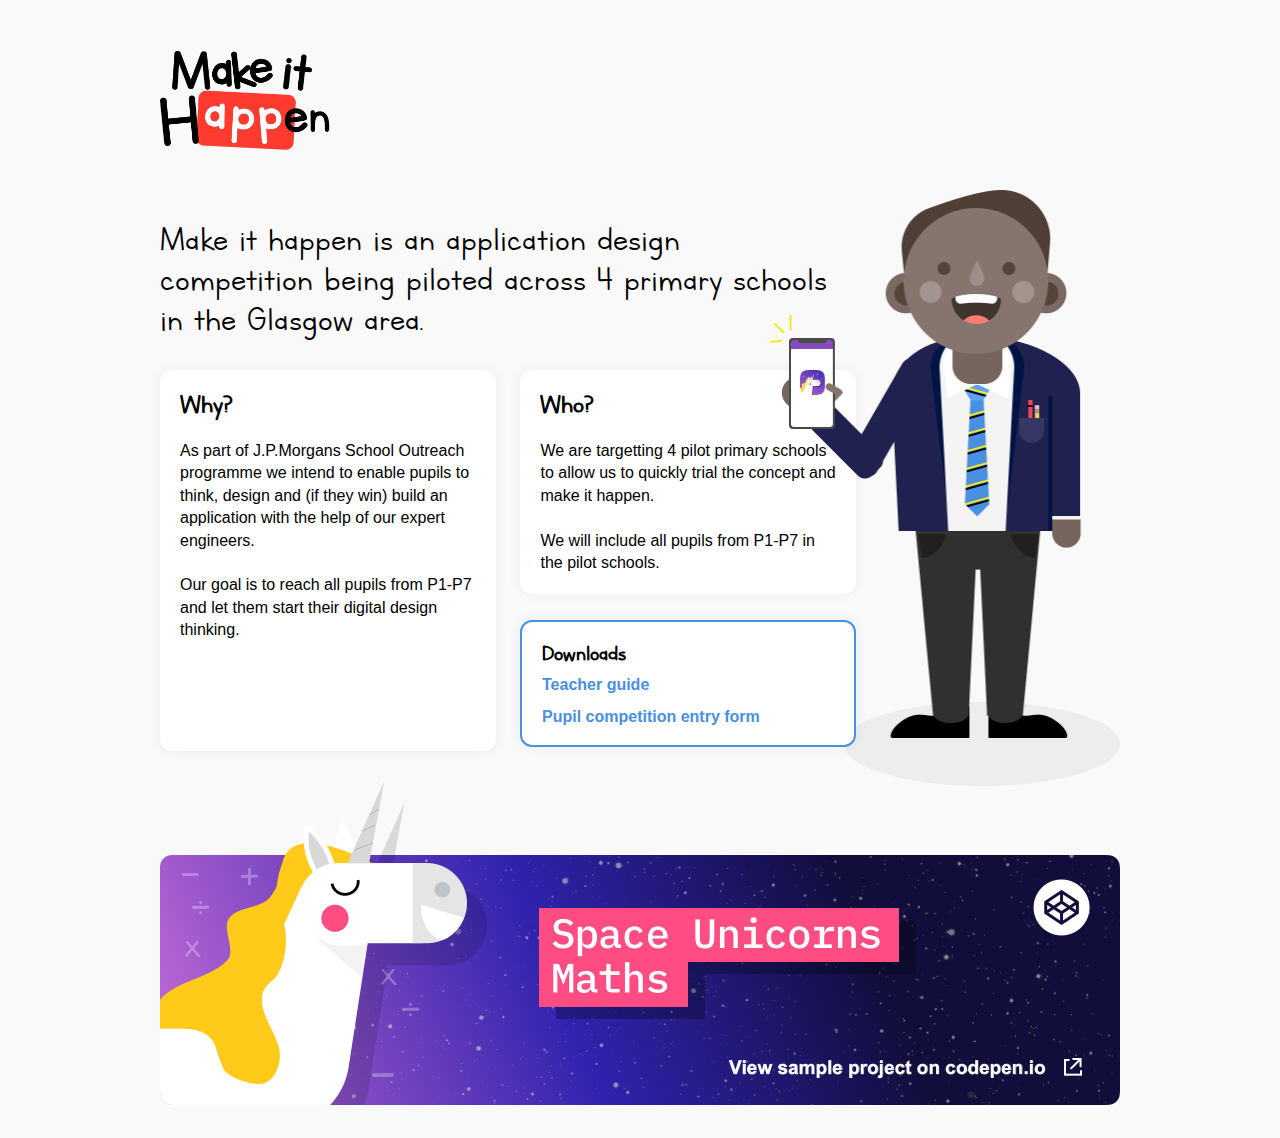
==== website/index.html @ 68ce2d43 "basic website" ====
<!DOCTYPE html>
<html>
<head>
<meta charset="UTF-8">
<meta http-equiv="content-language" content="en" />
<title>Make it happen</title>
<link rel="stylesheet" type="text/css" href="css/main.css">

</head>

<body class="details_page">
	<div class="lightbox" id="lightbox-1"><img src="images/reindeer_rainbows_orig.jpg" /><a class="lightbox__close" href="#">X</a></div>


<header>
	<div class="wrapper">
		<div class="logo"></div>
	</div>
</header>	
<section>
	<div class="wrapper">
		<section class="comp_info">
			<h2>Make it happen is an application design competition being piloted across 4 primary schools in the Glasgow area.</h2>
			<div class="comp_blocks why">
				<h3>Why?</h3>
				<p>
					As part of J.P.Morgans School Outreach programme we intend to enable pupils to think, design and (if they win) build an application with the help of our expert engineers.<br/><br/>Our goal is to reach all pupils from P1-P7 and let them start their digital design thinking.<br/><br/><br/><br/><br/>
				</p>
			</div>
			<div class="comp_blocks who">
				<h3>Who?</h3>
				<p>
					We are targetting 4 pilot primary schools to allow us to quickly trial the concept and make it happen.<br/><br/>We will include all pupils from P1-P7 in the pilot schools.
				</p>
			</div>
			<div class="kid_1"></div>
			<div class="comp_blocks comp_downloads">
				<h3>Downloads</h3>
				<a href="">Teacher guide</a><br/><br/>
				<a href="">Pupil competition entry form</a>
			</div>
			<div class="sample_project">
				<a href="#" target="_blank"><img src="images/sums.png" width="960" /></a>
			</div>
		</section>
	</div>
</section>
</body>

</html>
---- website/css/main.css ----
html, body, div, span, applet, object, iframe,
h1, h2, h3, h4, h5, h6, p, blockquote, pre,
a, abbr, acronym, address, big, cite, code,
del, dfn, em, img, ins, kbd, q, s, samp,
small, strike, strong, sub, sup, tt, var,
b, u, i, center,
dl, dt, dd, ol, ul, li,
fieldset, form, label, legend,
table, caption, tbody, tfoot, thead, tr, th, td,
article, aside, canvas, details, embed, 
figure, figcaption, footer, header, hgroup, 
menu, nav, output, section, summary,
time, mark, audio, video {
	margin: 0;
	padding: 0;
	border: 0;
	font-size: 100%;
	font: inherit;
	vertical-align: baseline;
}
/* display-role reset for older browsers */
article, aside, details, figcaption, figure, 
footer, header, hgroup, menu, nav, section {
	display: block;
}
body {
	line-height: 1;
}
ol, ul {
	list-style: none;
}
blockquote, q {
	quotes: none;
}
blockquote:before, blockquote:after,
q:before, q:after {
	content: '';
	content: none;
}
table {
	border-collapse: collapse;
}
a {text-decoration: none;}
a:hover {text-decoration: underline;
}

/******** MAKE IT HAPPEN ********/
body {font-family:Aria, sans-serif;}
body.details_page {background: #f9f9f9;}
p {line-height: 1.4em;}
h2, h3 {font-family: 'letters', Arial, sans-serif;}
h2 {
	font-size: 40px;
}
h3 {
	font-size:50px;
	line-height: 1em;
}
a {color: #D3251C;}

@font-face {
    font-family: 'letters';
    src: url('../fonts/letters_for_learners-webfont.woff2') format('woff2'),
         url('../fonts/letters_for_learners-webfont.woff') format('woff');
    font-weight: normal;
    font-style: normal;

}

header {
	padding: 50px 0 40px 0;
}

.wrapper {
	width: 960px;
	margin: 0 auto;
}
.wrapper section {float: left;}


.back {
	font-family: 'letters', Arial, sans-serif; 
	font-size: 30px; 
	font-weight: bold;
	background: #FF4940 url("../images/back_arrow.png") no-repeat 10px 17px ;
	padding: 10px 10px 10px 45px;
	margin-left: 20px;
	border-radius: 13px;
	color: #fff;
	display: inline-block;
}
.back:hover {
	background-color: #D3251C;
	text-decoration: none;
}
.phone_wrapper {
	width: 353px;
	height: 678px;
	background: transparent url("../images/iphone.png") no-repeat right top;
	background-size: 353px 678px;
}
.demo_app {
	background: black;
	width: 294px;
	height: 508px;
	margin: 72px 0 0 30px;
	color: #fff;
	text-align: center;
	line-height: 508px; 
}

.wrapper section.details_wrapper {
	float: right;
	width: 550px;
}
.app_icon {
	margin: 20px 0;
}
.description {
	padding: 20px 0;
}

.details { padding: 10px 0; font-weight:bold;}
.details span {
	display: block; 
	clear: both; 
	font-weight: normal; 
	font-family: 'letters', Arial, sans-serif;
	font-size: 24px;
}
/* 
.gallery {
	background: #FF4940 url("../images/camera.png") no-repeat 5px 5px;
	color: #fff;
	padding: 15px 10px 14px 60px;
	border-radius: 13px;
	margin-top:20px;
	float: left;
}
.gallery:hover {
	background-color: #D3251C;
	text-decoration: none;
}
*/

* {
  -webkit-box-sizing: border-box;
  -moz-box-sizing: border-box;
  box-sizing: border-box;
}
.lightbox img {width: 100%;}
.lightbox {
  background:#fff;
  border:10px solid #000;
  opacity: 0;
  visibility: hidden;
  width: 80%;
  position: absolute;
  top: 2rem;
  left: 50%;
  margin-left: -40%;
  transition: all 0.8s ease;
}
.lightbox__close {
  background: #000;
  color: #fff;
  display: block;
  font-weight: bold;
  height: 3rem;
  line-height: 3rem;
  text-align: center;
  text-decoration: none;
  width: 3rem;
  border-radius: 100%;
  position: absolute;
  top: -1.5rem;
  right: -1.5rem;
}
.lightbox:target {
  opacity: 1;
  visibility: visible;
}



/**************** HOME ********************/
.logo {
	width: 170px;
	height: 100px;
	background: transparent url("../images/logo.png") no-repeat left top;
	background-size: 100% 100%;
}
.comp_info {
	position: relative;
}
.comp_info h2 {
	width: 70%;
	padding: 30px 0;
}
.comp_blocks {
	background: #FFFFFF;
	box-shadow: 0 0 14px 0 rgba(0,0,0,0.05);
	border-radius: 12px;
	padding: 20px;
	width: 35%;
	margin-right: 20px;
	display: inline-block;
	vertical-align: top;
}
.comp_blocks h3 {
	font-weight: bold;
	font-size: 30px;
	padding-bottom: 20px;
}
.kid_1 {
	width: 350px;
	height: 596px;
	background: transparent url("../images/kid_1.png") no-repeat left top;
	background-size: 100% 100%;
	position: absolute;
	top: 0;
	right: 0;
}

.comp_downloads {border: 2px solid #4A90E2; position: absolute; top: 430px; right: 244px;}
.comp_downloads a {color: #4A90E2; font-weight: bold; }
.comp_downloads h3 {font-size: 25px; padding-bottom:10px;}

.sample_project {margin: 30px 0;}

/**************** GAME PAGE *****************/
.game_page {
	background: black;
	color: #fff;
	text-align: center;
}
.game_page section {padding:25% 0;}
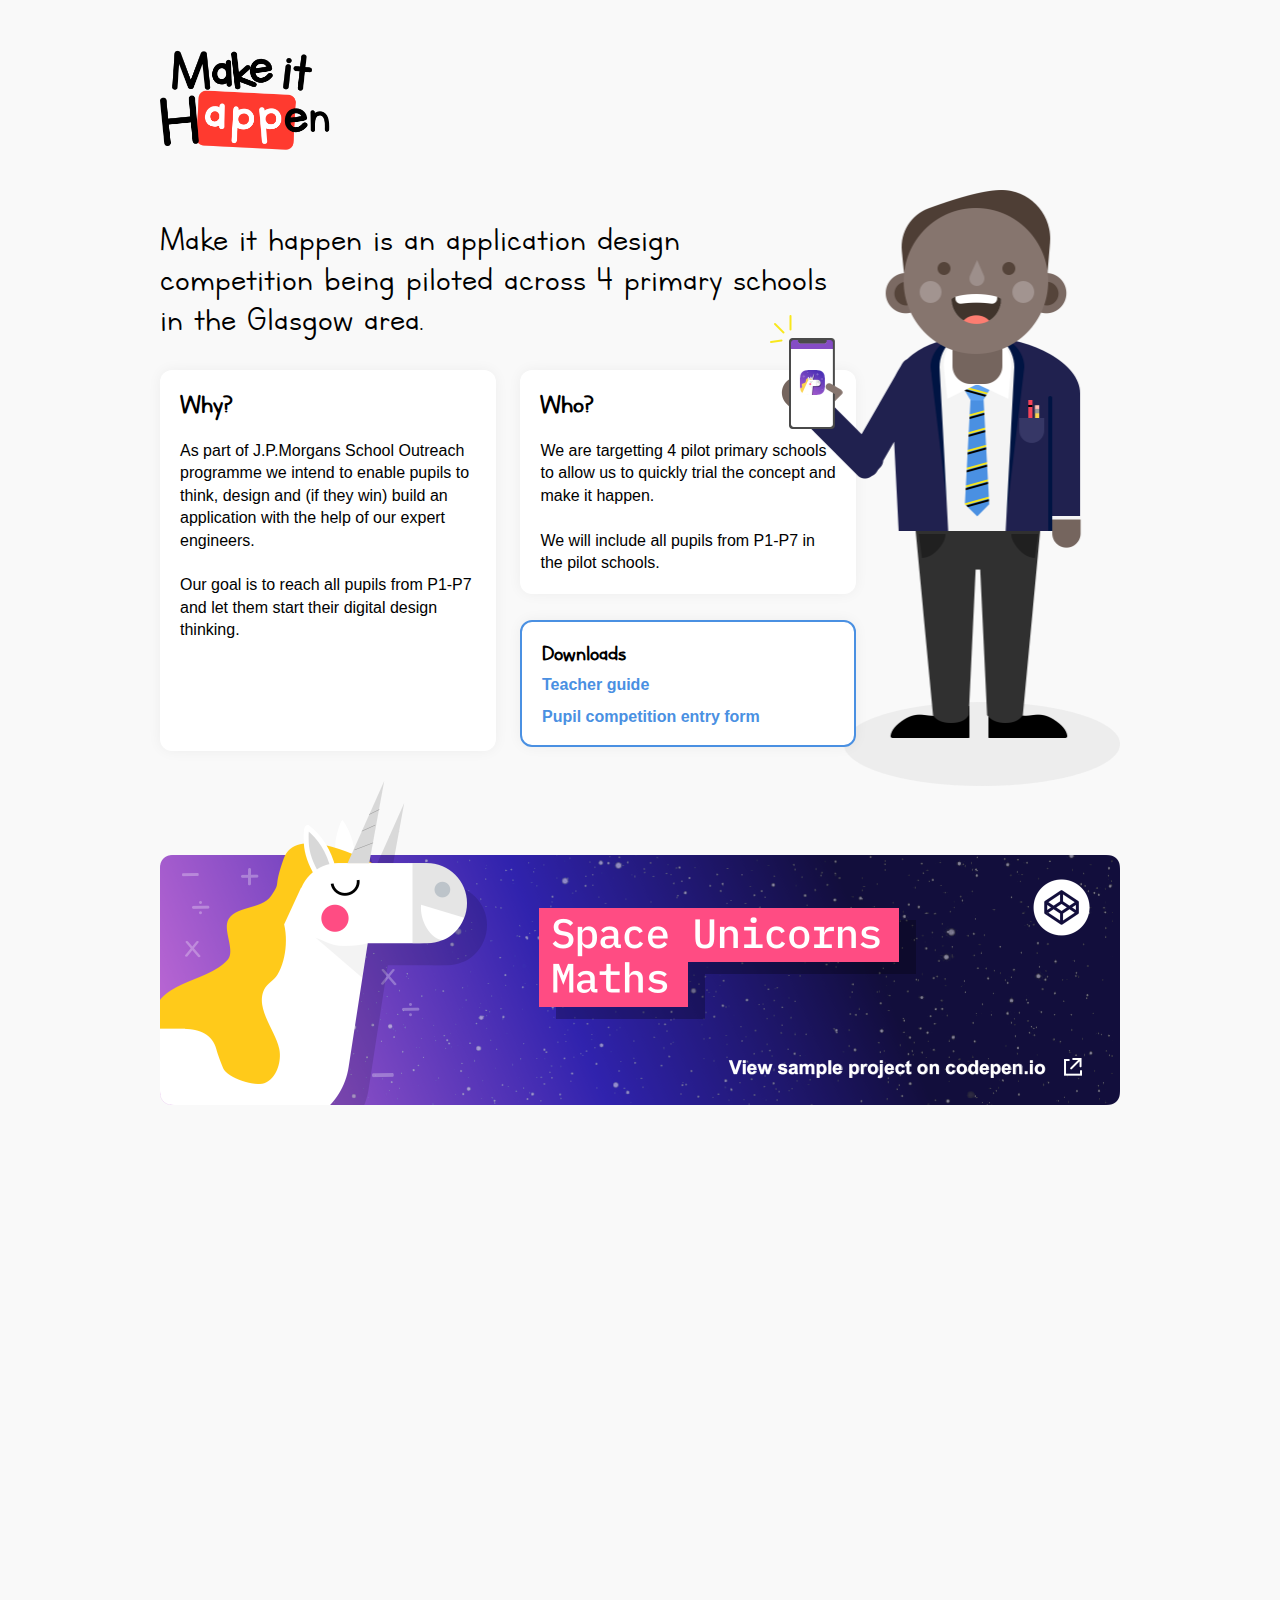
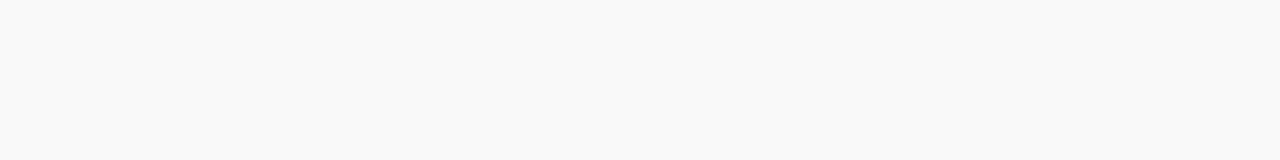
==== commit 31dcb158: "fix links and remove large files" ====
--- a/website/index.html
+++ b/website/index.html
@@ -9,7 +9,7 @@
 </head>
 
 <body class="details_page">
-	<div class="lightbox" id="lightbox-1"><img src="images/reindeer_rainbows_orig.jpg" /><a class="lightbox__close" href="#">X</a></div>
+	<div class="lightbox" id="lightbox-1"><img src="images/kid_1.png" /><a class="lightbox__close" href="#">X</a></div>
 
 
 <header>
@@ -36,11 +36,11 @@
 			<div class="kid_1"></div>
 			<div class="comp_blocks comp_downloads">
 				<h3>Downloads</h3>
-				<a href="">Teacher guide</a><br/><br/>
-				<a href="">Pupil competition entry form</a>
+				<a href="https://github.com/jpmorganchase/makeithappen/raw/master/teacher_guide.pdf" target="_blank">Teacher guide</a><br/><br/>
+				<a href="https://github.com/jpmorganchase/makeithappen/raw/master/pupil_competition_entry.pdf" target="_blank">Pupil competition entry form</a>
 			</div>
 			<div class="sample_project">
-				<a href="#" target="_blank"><img src="images/sums.png" width="960" /></a>
+				<a href="https://codepen.io/torranca/full/zjpMRG/" target="_blank"><img src="images/sums.png" width="960" /></a>
 			</div>
 		</section>
 	</div>
